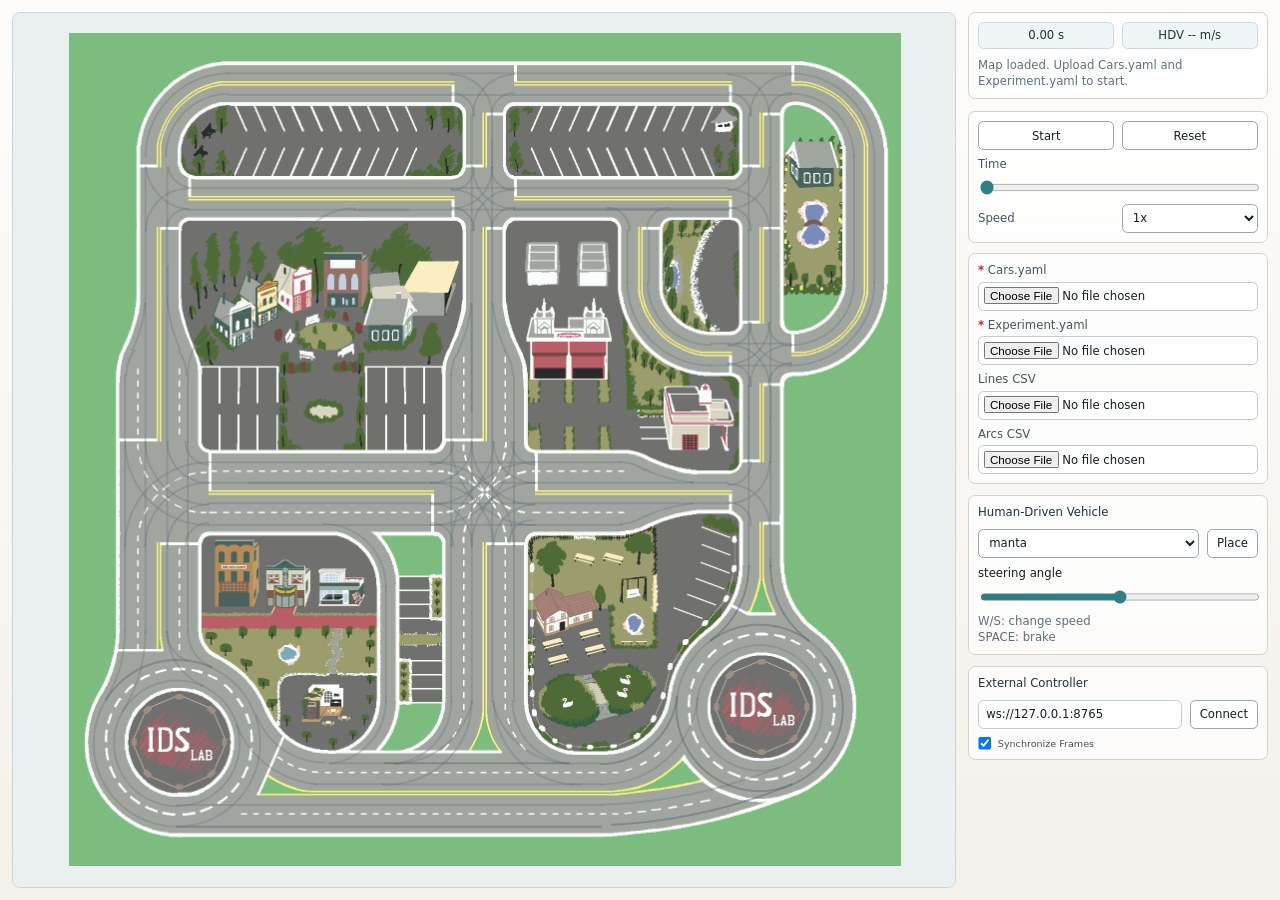
==== index.html @ 8b2a4226 "re-organized folders; add an example for external controller; added spawn api" ====
<!doctype html>
<html lang="en">
  <head>
    <meta charset="utf-8">
    <meta name="viewport" content="width=device-width, initial-scale=1">
    <title>IDS3C Simulator</title>
    <link rel="stylesheet" href="styles.css">
  </head>
  <body>
    <main class="app-shell">
      <section class="controls" aria-label="Playback and file controls">
        <div class="transport">
          <button id="playButton" type="button">Start</button>
          <button id="resetButton" type="button">Reset</button>
          <label class="slider-label" for="timeSlider">Time</label>
          <input id="timeSlider" type="range" min="0" max="1" value="0" step="0.001">
          <label class="speed-label" for="speedSelect">Speed</label>
          <select id="speedSelect">
            <option value="0.5">0.5x</option>
            <option value="1" selected>1x</option>
            <option value="2">2x</option>
            <option value="4">4x</option>
          </select>
        </div>

        <div class="file-grid">
          <label class="required-file">
            <span><span aria-hidden="true">*</span> Cars.yaml</span>
            <input id="carsInput" type="file" accept=".yaml,.yml,text/yaml,text/plain">
          </label>
          <label class="required-file">
            <span><span aria-hidden="true">*</span> Experiment.yaml</span>
            <input id="experimentInput" type="file" accept=".yaml,.yml,text/yaml,text/plain">
          </label>
          <label>
            Lines CSV
            <input id="linesInput" type="file" accept=".csv,text/csv">
          </label>
          <label>
            Arcs CSV
            <input id="arcsInput" type="file" accept=".csv,text/csv">
          </label>
        </div>

        <div class="hdv-panel" aria-label="Human-Driven Vehicle controls">
          <h2>Human-Driven Vehicle</h2>
          <select id="hdvVersionSelect" aria-label="Human-driven vehicle type">
            <option value="lotus">lotus</option>
            <option value="manta" selected>manta</option>
          </select>
          <button id="placeHdvButton" type="button">Place</button>
          <label class="steering-label" for="hdvSteeringSlider">steering angle</label>
          <input id="hdvSteeringSlider" type="range" min="-45" max="45" value="0" step="1">
          <p class="hdv-instructions">W/S: change speed<br>SPACE: brake</p>
        </div>

        <div class="external-panel" aria-label="External controller controls">
          <h2>External Controller</h2>
          <input id="externalUrlInput" type="url" value="ws://127.0.0.1:8765" aria-label="External controller WebSocket URL">
          <button id="externalConnectButton" type="button">Connect</button>
          <label class="external-checkbox" title="Wait for an external command before advancing each frame.">
            <input id="externalCommandLockInput" type="checkbox" checked>
            <span>Synchronize Frames</span>
          </label>
        </div>
      </section>

      <header class="topbar">
        <div class="stats" aria-live="polite">
          <span id="timeReadout">0.00 s</span>
          <span id="vehicleReadout">HDV -- m/s</span>
        </div>
        <p id="status">Loading default map...</p>
      </header>

      <section class="viewport" aria-label="Simulation viewport">
        <canvas id="scene" width="1200" height="760"></canvas>
      </section>
    </main>

    <div id="errorDialog" class="modal" role="dialog" aria-modal="true" aria-labelledby="errorTitle" hidden>
      <div class="modal-panel">
        <h2 id="errorTitle">Simulation not ready</h2>
        <p id="errorMessage"></p>
        <button id="errorCloseButton" type="button">OK</button>
      </div>
    </div>

    <script src="viewer.js"></script>
  </body>
</html>
---- styles.css ----
:root {
  color-scheme: light;
  font-family: Inter, ui-sans-serif, system-ui, -apple-system, BlinkMacSystemFont, "Segoe UI", sans-serif;
  font-size: 13px;
  --ui-scale: 0.9;
  background: #f4f1ea;
  color: #172026;
}

* {
  box-sizing: border-box;
}

body {
  margin: 0;
  min-height: 100vh;
  font-size: 1rem;
  background:
    linear-gradient(180deg, rgba(255, 255, 255, 0.82), rgba(255, 255, 255, 0)),
    #f4f1ea;
}

button,
input,
select {
  font: inherit;
}

.app-shell {
  display: grid;
  grid-template-columns: minmax(0, 1fr) minmax(250px, 300px);
  grid-template-rows: auto minmax(0, 1fr);
  grid-template-areas:
    "viewport status"
    "viewport controls";
  gap: 12px;
  min-height: 100vh;
  padding: 12px;
}

.topbar,
.file-grid,
.hdv-panel,
.external-panel,
.transport {
  display: flex;
  align-items: stretch;
  justify-content: flex-start;
  gap: 10px;
  padding: 10px;
  border: 1px solid #d8d1c4;
  border-radius: 8px;
  background: rgba(255, 255, 255, 0.78);
}

.controls {
  grid-area: controls;
  display: flex;
  flex-direction: column;
  gap: 12px;
  zoom: var(--ui-scale);
}

.topbar {
  grid-area: status;
  flex-direction: column;
  align-self: start;
  zoom: var(--ui-scale);
}

p {
  margin: 0;
  color: #617079;
  line-height: 1.35;
}

.stats {
  display: grid;
  grid-template-columns: 1fr 1fr;
  gap: 8px;
}

.stats span {
  min-width: 0;
  padding: 6px 8px;
  border: 1px solid #cfd8dc;
  border-radius: 6px;
  background: #eef6f7;
  color: #21343a;
  text-align: center;
  font-variant-numeric: tabular-nums;
}

.viewport {
  grid-area: viewport;
  min-width: 0;
  min-height: 0;
  width: 100%;
  height: calc(100vh - 24px);
  border: 1px solid #cbd5d8;
  border-radius: 8px;
  overflow: hidden;
  background: #eaf0ef;
}

canvas {
  display: block;
  width: 100%;
  height: 100%;
}

.transport {
  grid-template-columns: 1fr 1fr;
  align-items: center;
  gap: 8px;
}

.transport,
.file-grid {
  display: grid;
}

.transport .slider-label,
.transport input[type="range"] {
  grid-column: 1 / -1;
}

.transport .speed-label {
  justify-self: start;
}

button,
select {
  min-height: 32px;
  border: 1px solid #98a8ae;
  border-radius: 6px;
  background: #ffffff;
  color: #172026;
}

button {
  padding: 0 10px;
  cursor: pointer;
}

button:hover {
  background: #f0f6f7;
}

select {
  padding: 0 8px;
}

input[type="range"] {
  width: 100%;
  accent-color: #2f7f86;
}

.slider-label,
.speed-label,
.file-grid label {
  color: #46565e;
  white-space: nowrap;
}

.file-grid {
  grid-template-columns: 1fr;
  gap: 8px;
  align-items: end;
}

.file-grid label {
  display: grid;
  gap: 5px;
}

.required-file > span > span {
  color: #c82127;
  font-weight: 700;
}

input[type="file"] {
  max-width: 100%;
  min-height: 32px;
  padding: 5px;
  border: 1px solid #c3ccd0;
  border-radius: 6px;
  background: #ffffff;
  color: #172026;
}

.hdv-panel {
  display: grid;
  grid-template-columns: minmax(0, 1fr) auto;
  gap: 9px;
}

.hdv-panel h2,
.external-panel h2 {
  grid-column: 1 / -1;
  margin: 0;
  color: #21343a;
  font-size: inherit;
  font-weight: 400;
  line-height: 1.35;
}

#placeHdvButton.is-placing,
#playButton.is-playing {
  border-color: #216fb8;
  background: #e6f2ff;
  color: #124f86;
}

.hdv-instructions {
  grid-column: 1 / -1;
  min-height: 18px;
}

.steering-label,
#hdvSteeringSlider {
  grid-column: 1 / -1;
}

canvas.is-placing-hdv {
  cursor: crosshair;
}

.external-panel {
  display: grid;
  grid-template-columns: minmax(0, 1fr) auto;
  gap: 9px;
}

.external-panel input[type="url"] {
  min-width: 0;
  min-height: 32px;
  padding: 0 8px;
  border: 1px solid #c3ccd0;
  border-radius: 6px;
  background: #ffffff;
  color: #172026;
}

.external-checkbox {
  grid-column: 1 / -1;
  display: flex;
  align-items: center;
  gap: 7px;
  color: #44525a;
  font-size: 0.82rem;
  line-height: 1.2;
  cursor: pointer;
}

.external-checkbox input {
  width: 15px;
  height: 15px;
  min-width: 15px;
  min-height: 15px;
  margin: 0;
  padding: 0;
  cursor: pointer;
}

.modal {
  position: fixed;
  inset: 0;
  display: grid;
  place-items: center;
  padding: 18px;
  background: rgba(23, 32, 38, 0.38);
  z-index: 20;
}

.modal[hidden] {
  display: none;
}

.modal-panel {
  width: min(420px, 100%);
  padding: 18px;
  border: 1px solid #d6c8c6;
  border-radius: 8px;
  background: #fffdf9;
  box-shadow: 0 18px 45px rgba(23, 32, 38, 0.22);
}

.modal-panel h2 {
  margin: 0 0 8px;
  font-size: 1rem;
}

.modal-panel p {
  margin: 0 0 16px;
  color: #46565e;
  line-height: 1.45;
}

@media (max-width: 900px) {
  .app-shell {
    grid-template-columns: 1fr;
    grid-template-rows: auto auto auto;
    grid-template-areas:
      "status"
      "controls"
      "viewport";
  }

  .topbar,
  .controls {
    align-items: stretch;
  }

  .viewport {
    height: clamp(340px, 62vh, 620px);
  }

  .file-grid {
    grid-template-columns: repeat(2, minmax(120px, 1fr));
  }
}

@media (max-width: 640px) {
  .app-shell {
    padding: 10px;
  }

  .viewport {
    height: clamp(300px, 56vh, 460px);
  }

  .transport {
    grid-template-columns: 1fr 1fr;
  }

  .transport input[type="range"],
  .slider-label {
    grid-column: 1 / -1;
  }

  .file-grid {
    grid-template-columns: 1fr;
  }

  .stats {
    grid-template-columns: 1fr;
  }
}
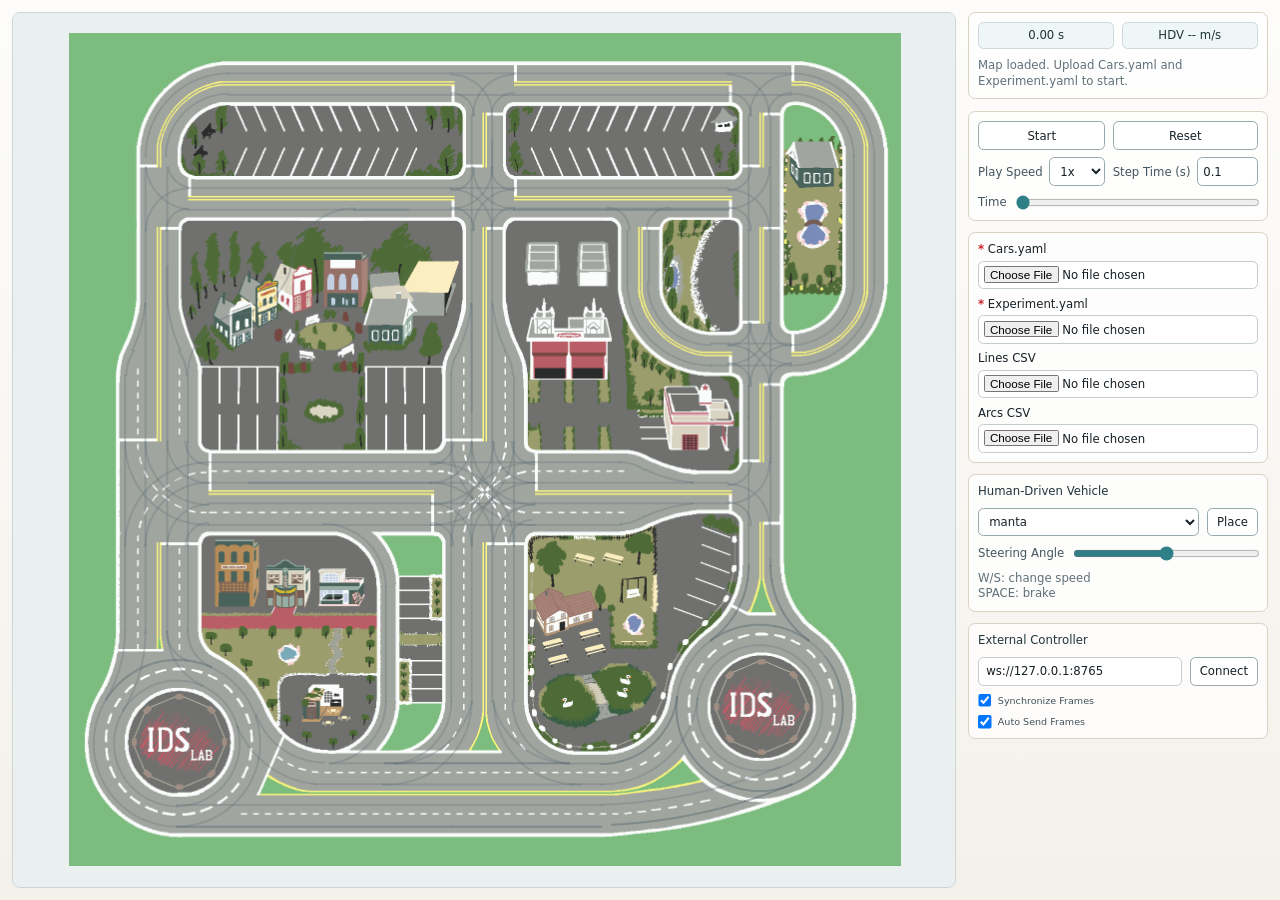
==== commit 7ab1af7d: "UI changes" ====
--- a/index.html
+++ b/index.html
@@ -12,15 +12,23 @@
         <div class="transport">
           <button id="playButton" type="button">Start</button>
           <button id="resetButton" type="button">Reset</button>
-          <label class="slider-label" for="timeSlider">Time</label>
-          <input id="timeSlider" type="range" min="0" max="1" value="0" step="0.001">
-          <label class="speed-label" for="speedSelect">Speed</label>
-          <select id="speedSelect">
-            <option value="0.5">0.5x</option>
-            <option value="1" selected>1x</option>
-            <option value="2">2x</option>
-            <option value="4">4x</option>
-          </select>
+          <label class="compact-control speed-control" for="speedSelect">
+            <span>Play Speed</span>
+            <select id="speedSelect">
+              <option value="0.5">0.5x</option>
+              <option value="1" selected>1x</option>
+              <option value="2">2x</option>
+              <option value="4">4x</option>
+            </select>
+          </label>
+          <label class="compact-control step-control" for="simStepInput">
+            <span>Step Time (s)</span>
+            <input id="simStepInput" type="number" min="0.01" max="2" step="0.01" value="0.1">
+          </label>
+          <label class="slider-control time-control" for="timeSlider">
+            <span>Time</span>
+            <input id="timeSlider" type="range" min="0" max="1" value="0" step="0.001">
+          </label>
         </div>
 
         <div class="file-grid">
@@ -49,8 +57,10 @@
             <option value="manta" selected>manta</option>
           </select>
           <button id="placeHdvButton" type="button">Place</button>
-          <label class="steering-label" for="hdvSteeringSlider">steering angle</label>
-          <input id="hdvSteeringSlider" type="range" min="-45" max="45" value="0" step="1">
+          <label class="slider-control steering-control" for="hdvSteeringSlider">
+            <span>Steering Angle</span>
+            <input id="hdvSteeringSlider" type="range" min="-45" max="45" value="0" step="1">
+          </label>
           <p class="hdv-instructions">W/S: change speed<br>SPACE: brake</p>
         </div>
 
@@ -61,6 +71,10 @@
           <label class="external-checkbox" title="Wait for an external command before advancing each frame.">
             <input id="externalCommandLockInput" type="checkbox" checked>
             <span>Synchronize Frames</span>
+          </label>
+          <label class="external-checkbox" title="Automatically push frame messages without waiting for getFrame requests.">
+            <input id="externalAutoFrameInput" type="checkbox" checked>
+            <span>Auto Send Frames</span>
           </label>
         </div>
       </section>
--- a/styles.css
+++ b/styles.css
@@ -110,7 +110,7 @@
 }
 
 .transport {
-  grid-template-columns: 1fr 1fr;
+  grid-template-columns: minmax(0, 1fr) minmax(72px, auto);
   align-items: center;
   gap: 8px;
 }
@@ -120,13 +120,8 @@
   display: grid;
 }
 
-.transport .slider-label,
-.transport input[type="range"] {
-  grid-column: 1 / -1;
-}
-
-.transport .speed-label {
-  justify-self: start;
+.transport .time-control {
+  grid-column: 1 / -1;
 }
 
 button,
@@ -151,16 +146,60 @@
   padding: 0 8px;
 }
 
+.transport input[type="number"] {
+  width: 68px;
+  min-height: 32px;
+  padding: 0 6px;
+  border: 1px solid #98a8ae;
+  border-radius: 6px;
+  background: #ffffff;
+  color: #172026;
+}
+
 input[type="range"] {
   width: 100%;
   accent-color: #2f7f86;
 }
 
-.slider-label,
-.speed-label,
-.file-grid label {
+.slider-control {
+  display: grid;
+  grid-template-columns: auto minmax(0, 1fr);
+  align-items: center;
+  gap: 8px;
+  min-width: 0;
   color: #46565e;
   white-space: nowrap;
+}
+
+.file-grid label {
+  color: #172026;
+  white-space: nowrap;
+}
+
+.slider-control input {
+  min-width: 0;
+}
+
+.compact-control {
+  display: flex;
+  align-items: center;
+  gap: 7px;
+  min-width: 0;
+  color: #46565e;
+  white-space: nowrap;
+}
+
+.compact-control select,
+.compact-control input {
+  min-width: 0;
+}
+
+.speed-control select {
+  width: 76px;
+}
+
+.step-control {
+  justify-self: end;
 }
 
 .file-grid {
@@ -217,8 +256,7 @@
   min-height: 18px;
 }
 
-.steering-label,
-#hdvSteeringSlider {
+.steering-control {
   grid-column: 1 / -1;
 }
 
@@ -334,8 +372,7 @@
     grid-template-columns: 1fr 1fr;
   }
 
-  .transport input[type="range"],
-  .slider-label {
+  .time-control {
     grid-column: 1 / -1;
   }
 
